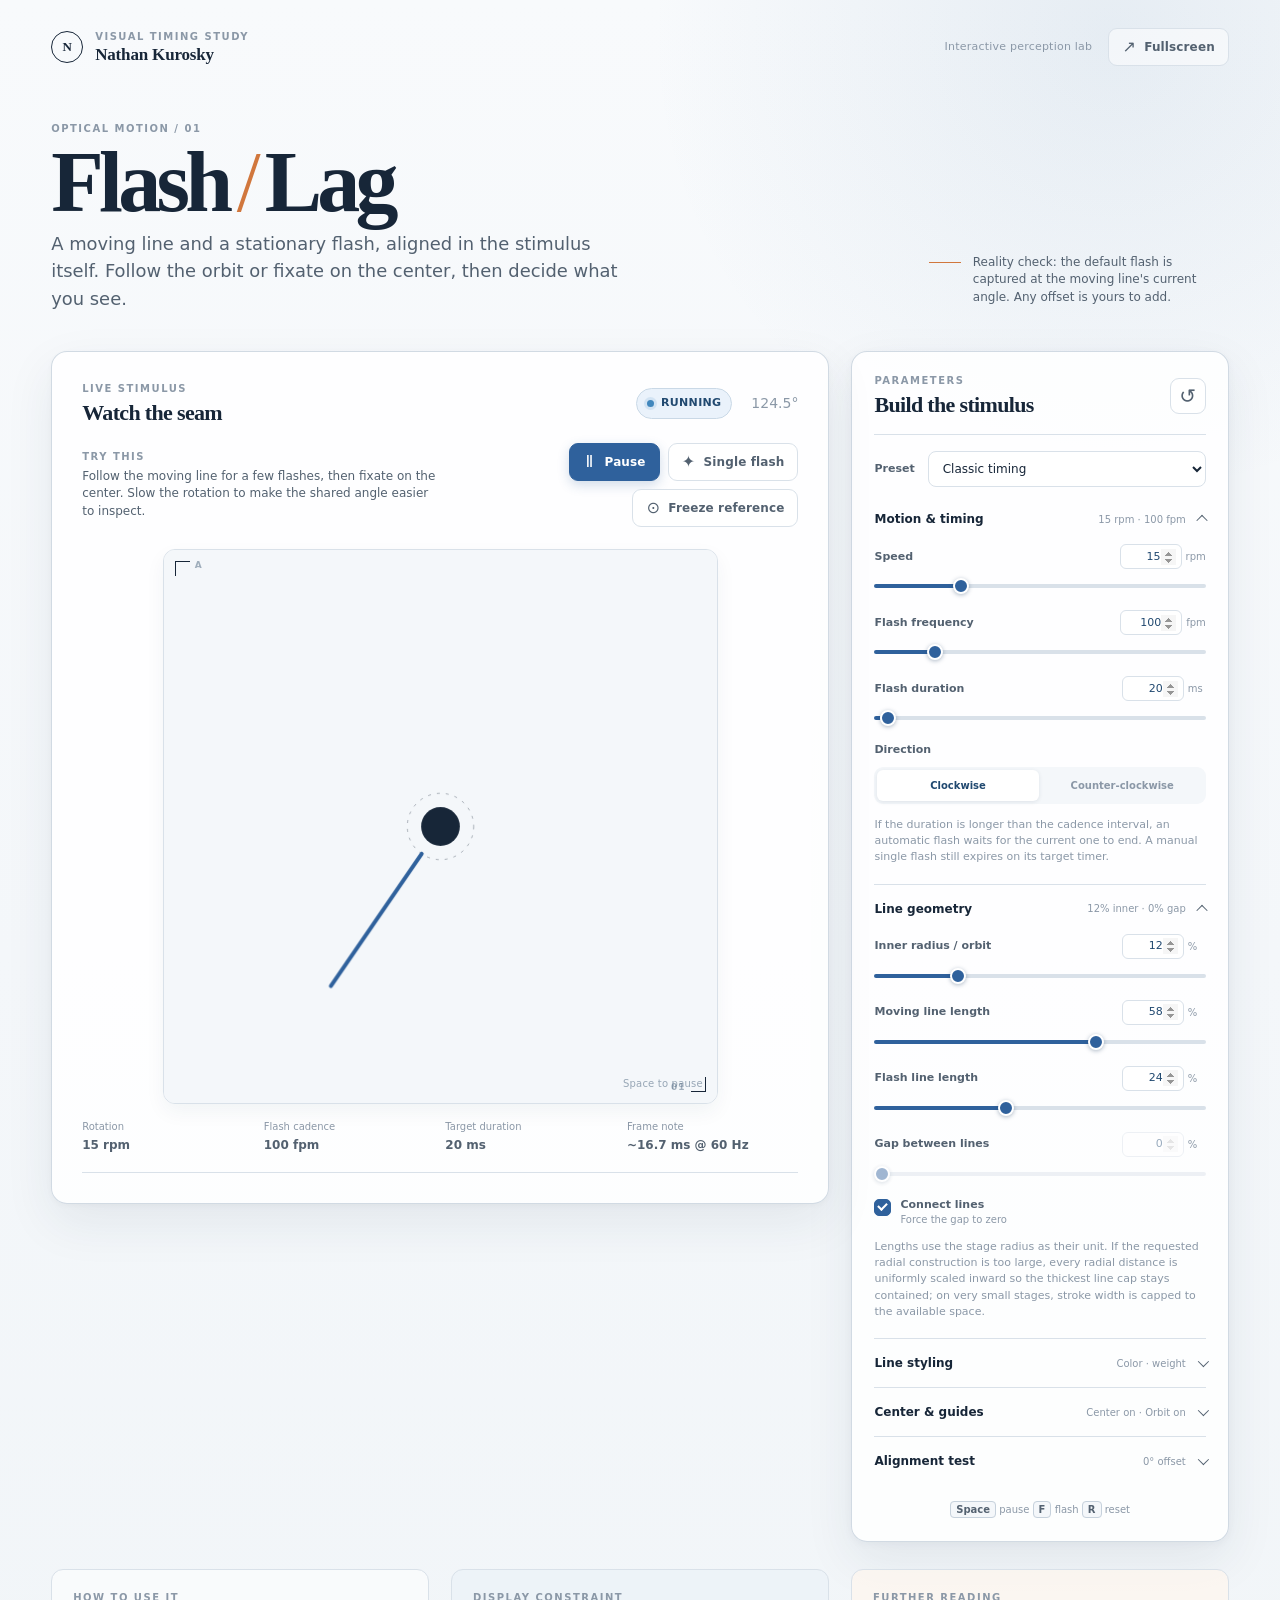
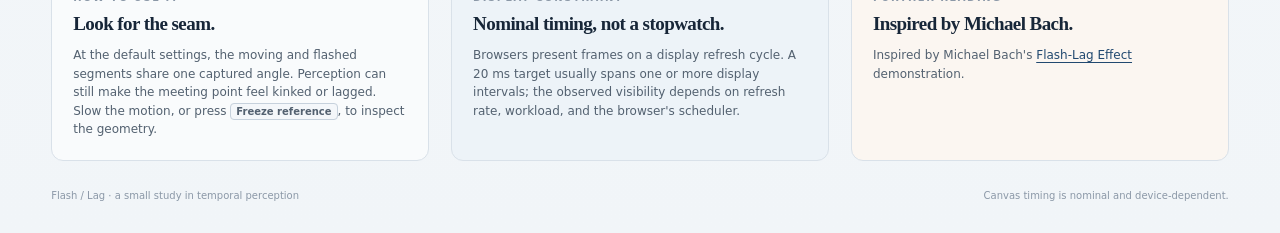
==== flash-lag/index.html @ f3f0d989 "Add customizable flash-lag playground" ====
<!doctype html>
<html lang="en">
<head>
  <meta charset="utf-8">
  <meta name="viewport" content="width=device-width, initial-scale=1">
  <meta name="theme-color" content="#f4f7fa">
  <meta name="description" content="A configurable flash-lag illusion demonstration with a continuously rotating radial line and a briefly flashed stationary line.">
  <title>Flash-Lag Study | Nathan Kurosky</title>
  <link rel="stylesheet" href="styles.css">
</head>
<body>
  <div class="app-shell" id="appShell">
    <header class="topbar">
      <a class="brand" href="/index.html" aria-label="Return to the home page">
        <span class="brand-mark" aria-hidden="true">N</span>
        <span class="brand-copy">
          <span class="eyebrow">Visual timing study</span>
          <span class="brand-title">Nathan Kurosky</span>
        </span>
      </a>
      <div class="topbar-actions">
        <span class="build-label">Interactive perception lab</span>
        <button class="button button-quiet" id="fullscreenButton" type="button" aria-label="Enter fullscreen stage">
          <span class="button-icon" aria-hidden="true">↗</span>
          <span class="fullscreen-label">Fullscreen</span>
        </button>
      </div>
    </header>

    <main class="page-grid">
      <section class="intro" aria-labelledby="pageTitle">
        <div>
          <p class="eyebrow">OPTICAL MOTION / 01</p>
          <h1 id="pageTitle">Flash<span class="title-slash">/</span>Lag</h1>
          <p class="lede">A moving line and a stationary flash, aligned in the stimulus itself. Follow the orbit or fixate on the center, then decide what you see.</p>
        </div>
        <div class="intro-note" aria-label="Experiment note">
          <span class="note-rule" aria-hidden="true"></span>
          <p>Reality check: the default flash is captured at the moving line's current angle. Any offset is yours to add.</p>
        </div>
      </section>

      <div class="workbench">
        <section class="stage-panel panel" aria-labelledby="stageTitle">
          <div class="panel-heading stage-heading">
            <div>
              <p class="eyebrow">Live stimulus</p>
              <h2 id="stageTitle">Watch the seam</h2>
            </div>
            <div class="status-stack">
              <span class="status-pill" id="statusPill"><span class="status-dot" aria-hidden="true"></span><span id="statusText" aria-live="polite">Running</span></span>
              <span class="phase-readout" id="phaseReadout">0.0°</span>
            </div>
          </div>

          <div class="stage-actions">
            <div class="action-copy">
              <p class="eyebrow">Try this</p>
              <p>Follow the moving line for a few flashes, then fixate on the center. Slow the rotation to make the shared angle easier to inspect.</p>
            </div>
            <div class="action-buttons">
              <button class="button button-primary" id="pauseButton" type="button"><span class="button-icon" id="pauseButtonIcon" aria-hidden="true">Ⅱ</span><span id="pauseButtonLabel">Pause</span></button>
              <button class="button button-secondary" id="singleFlashButton" type="button"><span class="button-icon" aria-hidden="true">✦</span>Single flash</button>
              <button class="button button-secondary" id="freezeButton" type="button"><span class="button-icon" aria-hidden="true">⊙</span><span id="freezeButtonLabel">Freeze reference</span></button>
            </div>
          </div>

          <div class="stage-frame" id="stageFrame">
            <canvas id="stimulusCanvas" aria-label="Flash-lag illusion stage"></canvas>
            <div class="stage-corner stage-corner-tl" aria-hidden="true">A</div>
            <div class="stage-corner stage-corner-br" aria-hidden="true">01</div>
            <div class="stage-hint" id="stageHint">Space to pause</div>
            <button class="fullscreen-exit" id="fullscreenExitButton" type="button" aria-label="Exit fullscreen">Exit fullscreen</button>
          </div>

          <div class="stage-readouts" aria-label="Stage readouts">
            <div class="readout-item"><span>Rotation</span><strong id="rotationReadout">15 rpm</strong></div>
            <div class="readout-item"><span>Flash cadence</span><strong id="cadenceReadout">100 fpm</strong></div>
            <div class="readout-item"><span>Target duration</span><strong id="durationReadout">20 ms</strong></div>
            <div class="readout-item"><span>Frame note</span><strong>~16.7 ms @ 60 Hz</strong></div>
          </div>

        </section>

        <aside class="controls-panel panel" aria-labelledby="controlsTitle">
          <div class="panel-heading controls-heading">
            <div>
              <p class="eyebrow">Parameters</p>
              <h2 id="controlsTitle">Build the stimulus</h2>
            </div>
            <button class="button button-icon-only" id="resetButton" type="button" aria-label="Reset all controls to the default settings" title="Reset defaults">↺</button>
          </div>

          <div class="preset-row">
            <label class="field-label" for="presetSelect">Preset</label>
            <select class="select" id="presetSelect">
              <option value="default">Classic timing</option>
              <option value="custom">Custom</option>
              <option value="classic">Classic / connected slow</option>
              <option value="clear">Clear separation</option>
              <option value="offset">Explicit 12° offset</option>
            </select>
          </div>

          <details class="control-group" open>
            <summary><span class="summary-title">Motion &amp; timing</span><span class="summary-meta" id="motionSummary">15 rpm · 100 fpm</span></summary>
            <div class="control-content">
              <div class="control-row">
                <div class="control-label"><label for="speedRpm">Speed</label><span class="value-editor"><input class="number-input" id="speedRpmNumber" data-number-for="speedRpm" type="number" min="0" max="60" step="0.1" value="15" aria-label="Speed in revolutions per minute"><span class="unit" aria-hidden="true">rpm</span></span></div>
                <input id="speedRpm" type="range" min="0" max="60" step="0.1" value="15">
              </div>
              <div class="control-row">
                <div class="control-label"><label for="frequencyFpm">Flash frequency</label><span class="value-editor"><input class="number-input" id="frequencyFpmNumber" data-number-for="frequencyFpm" type="number" min="0" max="600" step="1" value="100" aria-label="Flash frequency in flashes per minute"><span class="unit" aria-hidden="true">fpm</span></span></div>
                <input id="frequencyFpm" type="range" min="0" max="600" step="1" value="100">
              </div>
              <div class="control-row">
                <div class="control-label"><label for="durationMs">Flash duration</label><span class="value-editor"><input class="number-input" id="durationMsNumber" data-number-for="durationMs" type="number" min="1" max="1000" step="1" value="20" aria-label="Flash duration in milliseconds"><span class="unit" aria-hidden="true">ms</span></span></div>
                <input id="durationMs" type="range" min="1" max="1000" step="1" value="20">
              </div>
              <div class="segmented-field">
                <span class="field-label">Direction</span>
                <div class="segmented" role="group" aria-label="Rotation direction">
                  <button type="button" class="segment-button is-selected" data-direction="cw" aria-pressed="true">Clockwise</button>
                  <button type="button" class="segment-button" data-direction="ccw" aria-pressed="false">Counter-clockwise</button>
                </div>
              </div>
              <p class="control-note">If the duration is longer than the cadence interval, an automatic flash waits for the current one to end. A manual single flash still expires on its target timer.</p>
            </div>
          </details>

          <details class="control-group" open>
            <summary><span class="summary-title">Line geometry</span><span class="summary-meta" id="geometrySummary">12% inner · 0 gap</span></summary>
            <div class="control-content">
              <div class="control-row">
                <div class="control-label"><label for="innerRadius">Inner radius / orbit</label><span class="value-editor"><input class="number-input" id="innerRadiusNumber" data-number-for="innerRadius" type="number" min="0" max="50" step="1" value="12" aria-label="Inner radius as a stage radius percentage"><span class="unit" aria-hidden="true">%</span></span></div>
                <input id="innerRadius" type="range" min="0" max="50" step="1" value="12">
              </div>
              <div class="control-row">
                <div class="control-label"><label for="movingLength">Moving line length</label><span class="value-editor"><input class="number-input" id="movingLengthNumber" data-number-for="movingLength" type="number" min="8" max="82" step="1" value="58" aria-label="Moving line length as a stage radius percentage"><span class="unit" aria-hidden="true">%</span></span></div>
                <input id="movingLength" type="range" min="8" max="82" step="1" value="58">
              </div>
              <div class="control-row">
                <div class="control-label"><label for="flashLength">Flash line length</label><span class="value-editor"><input class="number-input" id="flashLengthNumber" data-number-for="flashLength" type="number" min="4" max="55" step="1" value="24" aria-label="Flash line length as a stage radius percentage"><span class="unit" aria-hidden="true">%</span></span></div>
                <input id="flashLength" type="range" min="4" max="55" step="1" value="24">
              </div>
              <div class="control-row">
                <div class="control-label"><label for="gap">Gap between lines</label><span class="value-editor"><input class="number-input" id="gapNumber" data-number-for="gap" type="number" min="0" max="24" step="1" value="0" aria-label="Gap between lines as a stage radius percentage"><span class="unit" aria-hidden="true">%</span></span></div>
                <input id="gap" type="range" min="0" max="24" step="1" value="0">
              </div>
              <label class="check-row"><input id="connected" type="checkbox" checked><span class="checkmark" aria-hidden="true"></span><span><strong>Connect lines</strong><small>Force the gap to zero</small></span></label>
              <p class="control-note">Lengths use the stage radius as their unit. If the requested radial construction is too large, every radial distance is uniformly scaled inward so the thickest line cap stays contained; on very small stages, stroke width is capped to the available space.</p>
            </div>
          </details>

          <details class="control-group">
            <summary><span class="summary-title">Line styling</span><span class="summary-meta">Color · weight</span></summary>
            <div class="control-content two-column">
              <label class="color-field" for="movingColor"><span>Moving color</span><span class="color-input-wrap"><input id="movingColor" type="color" value="#2f619c"><output id="movingColorValue">#2F619C</output></span></label>
              <label class="color-field" for="flashColor"><span>Flash color</span><span class="color-input-wrap"><input id="flashColor" type="color" value="#d1773d"><output id="flashColorValue">#D1773D</output></span></label>
              <div class="control-row">
                <div class="control-label"><label for="movingThickness">Moving thickness</label><span class="value-editor"><input class="number-input" id="movingThicknessNumber" data-number-for="movingThickness" type="number" min="1" max="40" step="0.5" value="4" aria-label="Moving line thickness in pixels"><span class="unit" aria-hidden="true">px</span></span></div>
                <input id="movingThickness" type="range" min="1" max="40" step="0.5" value="4">
              </div>
              <div class="control-row">
                <div class="control-label"><label for="flashThickness">Flash thickness</label><span class="value-editor"><input class="number-input" id="flashThicknessNumber" data-number-for="flashThickness" type="number" min="1" max="40" step="0.5" value="4" aria-label="Flash line thickness in pixels"><span class="unit" aria-hidden="true">px</span></span></div>
                <input id="flashThickness" type="range" min="1" max="40" step="0.5" value="4">
              </div>
            </div>
          </details>

          <details class="control-group">
            <summary><span class="summary-title">Center &amp; guides</span><span class="summary-meta" id="guidesSummary">Center on · Orbit on</span></summary>
            <div class="control-content">
              <div class="control-row">
                <div class="control-label"><label for="centerSize">Center circle size</label><span class="value-editor"><input class="number-input" id="centerSizeNumber" data-number-for="centerSize" type="number" min="1" max="20" step="1" value="7" aria-label="Center circle size as a stage radius percentage"><span class="unit" aria-hidden="true">%</span></span></div>
                <input id="centerSize" type="range" min="1" max="20" step="1" value="7">
              </div>
              <div class="two-checks">
                <label class="check-row"><input id="showCenter" type="checkbox" checked><span class="checkmark" aria-hidden="true"></span><span><strong>Show center</strong><small>Fixation reference</small></span></label>
                <label class="check-row"><input id="showOrbit" type="checkbox" checked><span class="checkmark" aria-hidden="true"></span><span><strong>Show orbit guide</strong><small>Inner radius ring</small></span></label>
              </div>
              <div class="color-field standalone-color"><label for="backgroundColor">Stage background</label><span class="color-input-wrap"><input id="backgroundColor" type="color" value="#f4f7fa"><output id="backgroundColorValue">#F4F7FA</output></span></div>
              <div class="color-field standalone-color"><label for="centerColor">Center &amp; guide color</label><span class="color-input-wrap"><input id="centerColor" type="color" value="#172638"><output id="centerColorValue">#172638</output></span></div>
            </div>
          </details>

          <details class="control-group">
            <summary><span class="summary-title">Alignment test</span><span class="summary-meta" id="alignmentSummary">0° offset</span></summary>
            <div class="control-content">
              <div class="control-row">
                <div class="control-label"><label for="angularOffset">Angular offset</label><span class="value-editor"><input class="number-input" id="angularOffsetNumber" data-number-for="angularOffset" type="number" min="-180" max="180" step="1" value="0" aria-label="Angular offset in degrees"><span class="unit" aria-hidden="true">°</span></span></div>
                <input id="angularOffset" type="range" min="-180" max="180" step="1" value="0">
              </div>
              <p class="control-note">Default is exact alignment. Use this control only when you want to introduce a deliberate geometric offset for comparison.</p>
              <button class="button button-secondary full-width" id="shareButton" type="button"><span class="button-icon" aria-hidden="true">↗</span><span id="shareButtonLabel">Copy share link</span></button>
              <p class="share-status" id="shareStatus" aria-live="polite"></p>
            </div>
          </details>

          <div class="keyboard-note"><span class="keyboard-key">Space</span> pause <span class="keyboard-key">F</span> flash <span class="keyboard-key">R</span> reset</div>
        </aside>
      </div>

      <section class="notes-grid" aria-label="Experiment notes">
        <article class="note-card">
          <p class="eyebrow">How to use it</p>
          <h2>Look for the seam.</h2>
          <p>At the default settings, the moving and flashed segments share one captured angle. Perception can still make the meeting point feel kinked or lagged. Slow the motion, or press <span class="inline-key">Freeze reference</span>, to inspect the geometry.</p>
        </article>
        <article class="note-card note-card-muted">
          <p class="eyebrow">Display constraint</p>
          <h2>Nominal timing, not a stopwatch.</h2>
          <p>Browsers present frames on a display refresh cycle. A 20 ms target usually spans one or more display intervals; the observed visibility depends on refresh rate, workload, and the browser's scheduler.</p>
        </article>
        <article class="note-card attribution-card">
          <p class="eyebrow">Further reading</p>
          <h2>Inspired by Michael Bach.</h2>
          <p>Inspired by Michael Bach's <a href="https://michaelbach.de/ot/mot-flashLag/" target="_blank" rel="noopener noreferrer">Flash-Lag Effect</a> demonstration.</p>
        </article>
      </section>
    </main>

    <footer class="footer">
      <span>Flash / Lag · a small study in temporal perception</span>
      <span>Canvas timing is nominal and device-dependent.</span>
    </footer>
  </div>

  <script src="script.js" defer></script>
</body>
</html>
---- flash-lag/styles.css ----
:root {
  color-scheme: light;
  --paper: #f4f7fa;
  --paper-strong: #ffffff;
  --ink: #172638;
  --ink-soft: #536170;
  --ink-faint: #8b98a7;
  --line: #d9e1e9;
  --line-strong: #c6d1dc;
  --blue: #2f619c;
  --blue-dark: #214970;
  --blue-soft: #eaf2fb;
  --orange: #d1773d;
  --orange-soft: #fff3e9;
  --shadow: 0 18px 50px rgba(25, 51, 76, 0.08), 0 2px 8px rgba(25, 51, 76, 0.04);
  --radius: 16px;
  --font-sans: Inter, ui-sans-serif, system-ui, -apple-system, BlinkMacSystemFont, "Segoe UI", sans-serif;
  --font-serif: Georgia, "Times New Roman", serif;
}

* {
  box-sizing: border-box;
}

html {
  min-width: 320px;
  background: var(--paper);
  scroll-behavior: smooth;
}

body {
  min-width: 320px;
  margin: 0;
  color: var(--ink);
  background:
    radial-gradient(circle at 87% 2%, rgba(68, 118, 165, 0.1), transparent 29rem),
    linear-gradient(180deg, #f8fafc 0%, var(--paper) 52%, #f1f5f8 100%);
  font-family: var(--font-sans);
  font-size: 14px;
  line-height: 1.5;
}

button,
input,
select {
  font: inherit;
}

button,
select,
input[type="range"],
input[type="color"] {
  -webkit-tap-highlight-color: transparent;
}

button {
  cursor: pointer;
}

button:focus-visible,
select:focus-visible,
input:focus-visible,
a:focus-visible,
summary:focus-visible {
  outline: 3px solid rgba(47, 97, 156, 0.32);
  outline-offset: 3px;
}

a {
  color: var(--blue-dark);
  text-underline-offset: 3px;
}

.app-shell {
  width: min(1500px, 100%);
  min-height: 100vh;
  margin: 0 auto;
  padding: 28px clamp(18px, 4vw, 64px) 30px;
}

.topbar,
.intro,
.workbench,
.notes-grid,
.footer {
  width: 100%;
}

.topbar {
  display: flex;
  align-items: center;
  justify-content: space-between;
  gap: 20px;
  padding-bottom: 26px;
}

.brand {
  display: inline-flex;
  align-items: center;
  gap: 12px;
  color: var(--ink);
  text-decoration: none;
}

.brand-mark {
  display: grid;
  width: 32px;
  height: 32px;
  place-items: center;
  border: 1px solid var(--ink);
  border-radius: 50%;
  color: var(--ink);
  font: 700 13px/1 var(--font-serif);
}

.brand-copy {
  display: grid;
  gap: 1px;
}

.brand-title {
  font: 700 17px/1.15 var(--font-serif);
  letter-spacing: -0.01em;
}

.eyebrow {
  margin: 0;
  color: var(--ink-faint);
  font-size: 10px;
  font-weight: 800;
  letter-spacing: 0.15em;
  line-height: 1.4;
  text-transform: uppercase;
}

.topbar-actions {
  display: flex;
  align-items: center;
  gap: 16px;
}

.build-label {
  color: var(--ink-faint);
  font-size: 11px;
  letter-spacing: 0.02em;
}

.button {
  display: inline-flex;
  align-items: center;
  justify-content: center;
  min-height: 38px;
  gap: 8px;
  border: 1px solid transparent;
  border-radius: 9px;
  padding: 8px 13px;
  color: var(--ink);
  background: transparent;
  font-size: 12px;
  font-weight: 750;
  letter-spacing: 0.01em;
  transition: background-color 160ms ease, border-color 160ms ease, color 160ms ease, transform 160ms ease, box-shadow 160ms ease;
}

.button:hover {
  transform: translateY(-1px);
}

.button:active {
  transform: translateY(0);
}

.button-icon {
  display: inline-grid;
  min-width: 14px;
  place-items: center;
  font-size: 16px;
  font-weight: 500;
  line-height: 1;
}

.button-quiet {
  border-color: var(--line);
  color: var(--ink-soft);
  background: rgba(255, 255, 255, 0.55);
}

.button-quiet:hover,
.button-secondary:hover {
  border-color: var(--line-strong);
  background: var(--paper-strong);
}

.button-primary {
  border-color: var(--blue);
  color: #fff;
  background: var(--blue);
  box-shadow: 0 4px 12px rgba(47, 97, 156, 0.22);
}

.button-primary:hover {
  border-color: var(--blue-dark);
  background: var(--blue-dark);
  box-shadow: 0 6px 16px rgba(47, 97, 156, 0.28);
}

.button-secondary {
  border-color: var(--line);
  color: var(--ink-soft);
  background: var(--paper-strong);
}

.button-icon-only {
  width: 36px;
  min-height: 36px;
  padding: 0;
  border-color: var(--line);
  color: var(--ink-soft);
  background: var(--paper-strong);
  font-size: 20px;
  font-weight: 400;
}

.button-icon-only:hover {
  border-color: var(--blue);
  color: var(--blue);
  background: var(--blue-soft);
}

.full-width {
  width: 100%;
}

.intro {
  display: flex;
  align-items: flex-end;
  justify-content: space-between;
  gap: 32px;
  padding: 30px 0 38px;
}

.intro h1 {
  margin: 9px 0 9px;
  color: var(--ink);
  font: 700 clamp(48px, 7vw, 86px)/0.88 var(--font-serif);
  letter-spacing: -0.055em;
}

.title-slash {
  margin: 0 0.1em;
  color: var(--orange);
  font-weight: 400;
}

.lede {
  max-width: 570px;
  margin: 0;
  color: var(--ink-soft);
  font-size: clamp(15px, 1.4vw, 18px);
  line-height: 1.55;
}

.intro-note {
  display: flex;
  align-items: flex-start;
  gap: 12px;
  width: min(300px, 100%);
  padding: 0 0 7px;
  color: var(--ink-soft);
  font-size: 12px;
  line-height: 1.45;
}

.intro-note p {
  margin: 0;
}

.note-rule {
  width: 32px;
  height: 1px;
  flex: 0 0 32px;
  margin-top: 8px;
  background: var(--orange);
}

.workbench {
  display: grid;
  grid-template-columns: minmax(0, 1.65fr) minmax(350px, 0.8fr);
  align-items: start;
  gap: 22px;
}

.panel {
  border: 1px solid rgba(198, 209, 220, 0.8);
  border-radius: var(--radius);
  background: rgba(255, 255, 255, 0.84);
  box-shadow: var(--shadow);
}

.stage-panel {
  position: sticky;
  top: 16px;
  min-width: 0;
  padding: clamp(18px, 2.5vw, 30px);
}

.controls-panel {
  min-width: 0;
  padding: 22px;
}

.panel-heading {
  display: flex;
  align-items: center;
  justify-content: space-between;
  gap: 16px;
}

.panel-heading h2,
.note-card h2 {
  margin: 4px 0 0;
  font: 700 22px/1.15 var(--font-serif);
  letter-spacing: -0.03em;
}

.status-stack {
  display: flex;
  align-items: center;
  gap: 12px;
}

.status-pill {
  display: inline-flex;
  align-items: center;
  gap: 7px;
  border: 1px solid #c9d8e6;
  border-radius: 100px;
  padding: 6px 10px;
  color: var(--blue-dark);
  background: var(--blue-soft);
  font-size: 11px;
  font-weight: 800;
  letter-spacing: 0.03em;
  text-transform: uppercase;
}

.status-pill.is-paused,
.status-pill.is-frozen {
  border-color: #e5d4bf;
  color: #8d592e;
  background: var(--orange-soft);
}

.status-dot {
  width: 7px;
  height: 7px;
  border-radius: 50%;
  background: #4187bd;
  box-shadow: 0 0 0 3px rgba(65, 135, 189, 0.14);
}

.is-paused .status-dot,
.is-frozen .status-dot {
  background: var(--orange);
  box-shadow: 0 0 0 3px rgba(209, 119, 61, 0.13);
}

.phase-readout {
  min-width: 54px;
  color: var(--ink-faint);
  font-variant-numeric: tabular-nums;
  text-align: right;
}

.stage-frame {
  position: relative;
  width: 100%;
  width: min(100%, 800px, calc(100vh - 345px));
  max-width: 800px;
  aspect-ratio: 1;
  margin: 22px auto 0;
  overflow: hidden;
  border: 1px solid var(--line);
  border-radius: 12px;
  background: var(--paper);
  box-shadow: inset 0 0 0 1px rgba(255, 255, 255, 0.8), 0 8px 20px rgba(25, 51, 76, 0.05);
}

.stage-frame::before,
.stage-frame::after {
  position: absolute;
  z-index: 2;
  width: 14px;
  height: 14px;
  border-color: rgba(75, 101, 126, 0.24);
  content: "";
  pointer-events: none;
}

.stage-frame::before {
  top: 11px;
  left: 11px;
  border-top: 1px solid;
  border-left: 1px solid;
}

.stage-frame::after {
  right: 11px;
  bottom: 11px;
  border-right: 1px solid;
  border-bottom: 1px solid;
}

#stimulusCanvas {
  display: block;
  width: 100%;
  height: 100%;
}

.stage-corner {
  position: absolute;
  z-index: 3;
  color: rgba(75, 101, 126, 0.5);
  font-size: 9px;
  font-weight: 800;
  letter-spacing: 0.13em;
  pointer-events: none;
}

.stage-corner-tl {
  top: 9px;
  left: 31px;
}

.stage-corner-br {
  right: 31px;
  bottom: 9px;
}

.stage-hint {
  position: absolute;
  right: 14px;
  bottom: 12px;
  z-index: 3;
  color: rgba(75, 101, 126, 0.55);
  font-size: 10px;
  letter-spacing: 0.02em;
  pointer-events: none;
  transition: opacity 220ms ease;
}

.fullscreen-exit {
  display: none;
  position: absolute;
  top: 18px;
  right: 18px;
  z-index: 4;
  min-height: 34px;
  border: 1px solid rgba(198, 209, 220, 0.9);
  border-radius: 8px;
  padding: 7px 10px;
  color: var(--ink-soft);
  background: rgba(255, 255, 255, 0.9);
  box-shadow: 0 4px 12px rgba(25, 51, 76, 0.12);
  font-size: 11px;
  font-weight: 750;
}

.fullscreen-exit:hover {
  border-color: var(--blue);
  color: var(--blue-dark);
}

.stage-frame.is-active .stage-hint {
  opacity: 0.45;
}

.stage-readouts {
  display: grid;
  grid-template-columns: repeat(4, minmax(0, 1fr));
  gap: 10px;
  padding: 15px 0 18px;
  border-bottom: 1px solid var(--line);
}

.readout-item {
  display: grid;
  gap: 2px;
  min-width: 0;
}

.readout-item span {
  overflow: hidden;
  color: var(--ink-faint);
  font-size: 10px;
  text-overflow: ellipsis;
  white-space: nowrap;
}

.readout-item strong {
  color: var(--ink-soft);
  font-size: 12px;
  font-variant-numeric: tabular-nums;
  white-space: nowrap;
}

.stage-actions {
  display: flex;
  align-items: center;
  justify-content: space-between;
  gap: 22px;
  padding-top: 18px;
}

.action-copy {
  max-width: 360px;
}

.action-copy p:last-child {
  margin: 4px 0 0;
  color: var(--ink-soft);
  font-size: 12px;
  line-height: 1.48;
}

.action-buttons {
  display: flex;
  flex-wrap: wrap;
  justify-content: flex-end;
  gap: 8px;
}

.controls-heading {
  padding-bottom: 17px;
  border-bottom: 1px solid var(--line);
}

.preset-row {
  display: grid;
  grid-template-columns: auto minmax(0, 1fr);
  align-items: center;
  gap: 13px;
  padding: 16px 0 8px;
}

.field-label,
.control-label label,
.color-field > span:first-child,
.color-field > label {
  color: var(--ink-soft);
  font-size: 11px;
  font-weight: 760;
}

.select {
  width: 100%;
  min-height: 36px;
  border: 1px solid var(--line);
  border-radius: 8px;
  padding: 7px 28px 7px 10px;
  color: var(--ink);
  background: var(--paper-strong);
  font-size: 12px;
}

.control-group {
  border-bottom: 1px solid var(--line);
}

.control-group:last-of-type {
  border-bottom: 0;
}

.control-group summary {
  display: flex;
  align-items: center;
  justify-content: space-between;
  gap: 12px;
  min-height: 48px;
  list-style: none;
  cursor: pointer;
  user-select: none;
}

.control-group summary::-webkit-details-marker {
  display: none;
}

.control-group summary::after {
  width: 7px;
  height: 7px;
  flex: 0 0 7px;
  border-right: 1.5px solid var(--ink-soft);
  border-bottom: 1.5px solid var(--ink-soft);
  content: "";
  transform: rotate(45deg) translateY(-2px);
  transition: transform 160ms ease;
}

.control-group[open] summary::after {
  transform: rotate(225deg) translate(-1px, -1px);
}

.summary-title {
  color: var(--ink);
  font-size: 12px;
  font-weight: 800;
}

.summary-meta {
  overflow: hidden;
  margin-left: auto;
  color: var(--ink-faint);
  font-size: 10px;
  font-variant-numeric: tabular-nums;
  text-overflow: ellipsis;
  white-space: nowrap;
}

.control-content {
  display: grid;
  gap: 15px;
  padding: 1px 0 18px;
}

.control-row {
  display: grid;
  gap: 8px;
}

.control-label {
  display: flex;
  align-items: baseline;
  justify-content: space-between;
  gap: 10px;
}

.value-editor {
  display: inline-flex;
  align-items: center;
  justify-content: flex-end;
  gap: 4px;
}

.number-input {
  width: 62px;
  min-height: 25px;
  border: 1px solid var(--line);
  border-radius: 6px;
  padding: 3px 5px;
  color: var(--blue-dark);
  background: var(--paper-strong);
  font-size: 11px;
  font-variant-numeric: tabular-nums;
  text-align: right;
}

.number-input::-webkit-inner-spin-button,
.number-input::-webkit-outer-spin-button {
  margin: 0;
  opacity: 0.6;
}

.number-input:disabled {
  cursor: not-allowed;
  opacity: 0.45;
}

.unit {
  min-width: 18px;
  color: var(--ink-faint);
  font-size: 10px;
  font-variant-numeric: tabular-nums;
}

.control-label output,
.color-input-wrap output {
  color: var(--blue-dark);
  font-size: 11px;
  font-variant-numeric: tabular-nums;
  white-space: nowrap;
}

input[type="range"] {
  width: 100%;
  height: 18px;
  margin: 0;
  appearance: none;
  background: transparent;
  cursor: pointer;
}

input[type="range"]:disabled {
  cursor: not-allowed;
  opacity: 0.45;
}

input[type="range"]::-webkit-slider-runnable-track {
  height: 4px;
  border-radius: 100px;
  background: linear-gradient(to right, var(--blue) 0%, var(--blue) var(--value, 50%), var(--line) var(--value, 50%), var(--line) 100%);
}

input[type="range"]::-moz-range-track {
  height: 4px;
  border-radius: 100px;
  background: var(--line);
}

input[type="range"]::-moz-range-progress {
  height: 4px;
  border-radius: 100px;
  background: var(--blue);
}

input[type="range"]::-webkit-slider-thumb {
  width: 16px;
  height: 16px;
  margin-top: -6px;
  appearance: none;
  border: 2px solid var(--paper-strong);
  border-radius: 50%;
  background: var(--blue);
  box-shadow: 0 1px 4px rgba(24, 55, 88, 0.35);
}

input[type="range"]::-moz-range-thumb {
  width: 13px;
  height: 13px;
  border: 2px solid var(--paper-strong);
  border-radius: 50%;
  background: var(--blue);
  box-shadow: 0 1px 4px rgba(24, 55, 88, 0.35);
}

.segmented-field {
  display: grid;
  gap: 8px;
}

.segmented {
  display: grid;
  grid-template-columns: 1fr 1fr;
  gap: 3px;
  padding: 3px;
  border-radius: 9px;
  background: var(--paper);
}

.segment-button {
  min-height: 31px;
  border: 0;
  border-radius: 6px;
  padding: 4px 5px;
  color: var(--ink-faint);
  background: transparent;
  font-size: 10px;
  font-weight: 750;
}

.segment-button.is-selected,
.segment-button[aria-pressed="true"] {
  color: var(--blue-dark);
  background: var(--paper-strong);
  box-shadow: 0 1px 4px rgba(25, 51, 76, 0.1);
}

.check-row {
  display: flex;
  align-items: flex-start;
  gap: 9px;
  min-width: 0;
  cursor: pointer;
}

.check-row input {
  position: absolute;
  width: 1px;
  height: 1px;
  opacity: 0;
}

.checkmark {
  display: grid;
  width: 17px;
  height: 17px;
  flex: 0 0 17px;
  margin-top: 1px;
  place-items: center;
  border: 1px solid var(--line-strong);
  border-radius: 5px;
  background: var(--paper-strong);
  transition: background-color 150ms ease, border-color 150ms ease;
}

.checkmark::after {
  width: 7px;
  height: 4px;
  border-bottom: 2px solid white;
  border-left: 2px solid white;
  content: "";
  opacity: 0;
  transform: rotate(-45deg) translate(1px, -1px);
}

.check-row input:checked + .checkmark {
  border-color: var(--blue);
  background: var(--blue);
}

.check-row input:checked + .checkmark::after {
  opacity: 1;
}

.check-row input:focus-visible + .checkmark {
  outline: 3px solid rgba(47, 97, 156, 0.32);
  outline-offset: 2px;
}

.check-row strong,
.check-row small {
  display: block;
}

.check-row strong {
  color: var(--ink-soft);
  font-size: 11px;
  line-height: 1.3;
}

.check-row small {
  margin-top: 1px;
  color: var(--ink-faint);
  font-size: 10px;
  line-height: 1.3;
}

.color-field {
  display: flex;
  align-items: center;
  justify-content: space-between;
  gap: 10px;
}

.color-input-wrap {
  display: inline-flex;
  align-items: center;
  gap: 7px;
}

input[type="color"] {
  width: 28px;
  height: 24px;
  padding: 2px;
  border: 1px solid var(--line-strong);
  border-radius: 6px;
  background: var(--paper-strong);
  cursor: pointer;
}

.two-column {
  grid-template-columns: 1fr 1fr;
  column-gap: 16px;
}

.two-column .control-row {
  grid-column: 1 / -1;
}

.two-checks {
  display: grid;
  grid-template-columns: 1fr 1fr;
  gap: 12px;
}

.standalone-color {
  padding-top: 2px;
}

.control-note {
  margin: -2px 0 0;
  color: var(--ink-faint);
  font-size: 11px;
  line-height: 1.48;
}

.share-status {
  min-height: 16px;
  margin: -7px 0 0;
  color: var(--blue-dark);
  font-size: 10px;
}

.keyboard-note {
  padding-top: 16px;
  color: var(--ink-faint);
  font-size: 10px;
  line-height: 1.8;
  text-align: center;
}

.keyboard-key,
.inline-key {
  border: 1px solid var(--line-strong);
  border-radius: 4px;
  padding: 2px 5px;
  color: var(--ink-soft);
  background: var(--paper);
  font-size: 10px;
  font-weight: 750;
}

.notes-grid {
  display: grid;
  grid-template-columns: repeat(3, minmax(0, 1fr));
  gap: 22px;
  padding: 27px 0 0;
}

.note-card {
  min-height: 165px;
  padding: 21px;
  border: 1px solid var(--line);
  border-radius: 12px;
  background: rgba(255, 255, 255, 0.6);
}

.note-card h2 {
  margin-top: 8px;
  font-size: 19px;
}

.note-card p:last-child {
  margin: 11px 0 0;
  color: var(--ink-soft);
  font-size: 12px;
  line-height: 1.55;
}

.note-card-muted {
  background: rgba(236, 242, 248, 0.7);
}

.attribution-card {
  background: rgba(255, 247, 239, 0.72);
}

.footer {
  display: flex;
  justify-content: space-between;
  gap: 20px;
  padding-top: 27px;
  color: var(--ink-faint);
  font-size: 10px;
}

@media (max-width: 1120px) {
  .workbench {
    grid-template-columns: minmax(0, 1.35fr) minmax(320px, 0.85fr);
  }

  .stage-actions {
    align-items: flex-start;
    flex-direction: column;
  }

  .action-buttons {
    justify-content: flex-start;
  }
}

@media (max-width: 860px) {
  .app-shell {
    padding-top: 20px;
  }

  .intro {
    align-items: flex-start;
    flex-direction: column;
    gap: 19px;
    padding: 25px 0 30px;
  }

  .intro-note {
    width: min(450px, 100%);
  }

  .workbench {
    grid-template-columns: 1fr;
  }

  .stage-panel {
    position: static;
  }

  .stage-frame {
    width: min(100%, 800px);
    max-height: none;
  }

  .controls-panel .control-group[open] .control-content {
    animation: reveal 160ms ease;
  }

  .notes-grid {
    grid-template-columns: 1fr 1fr;
  }

  .attribution-card {
    grid-column: 1 / -1;
  }
}

@keyframes reveal {
  from { opacity: 0; transform: translateY(-4px); }
  to { opacity: 1; transform: translateY(0); }
}

@media (max-width: 560px) {
  .app-shell {
    padding-right: 13px;
    padding-left: 13px;
  }

  .topbar {
    align-items: flex-start;
  }

  .build-label {
    display: none;
  }

  .fullscreen-label {
    display: none;
  }

  .topbar-actions {
    gap: 0;
  }

  .intro h1 {
    font-size: clamp(50px, 16vw, 72px);
  }

  .stage-panel,
  .controls-panel {
    border-radius: 12px;
    padding: 15px;
  }

  .stage-heading h2,
  .controls-heading h2 {
    font-size: 19px;
  }

  .stage-heading {
    align-items: flex-start;
    flex-direction: column;
  }

  .status-stack {
    width: 100%;
    justify-content: space-between;
  }

  .stage-frame {
    margin-top: 16px;
    border-radius: 9px;
  }

  .stage-readouts {
    grid-template-columns: 1fr 1fr;
    row-gap: 12px;
  }

  .stage-actions {
    gap: 15px;
  }

  .action-buttons {
    width: 100%;
  }

  .action-buttons .button {
    flex: 1 1 auto;
  }

  .two-column,
  .two-checks {
    grid-template-columns: 1fr;
  }

  .two-column .control-row {
    grid-column: auto;
  }

  .notes-grid {
    grid-template-columns: 1fr;
    gap: 13px;
  }

  .attribution-card {
    grid-column: auto;
  }

  .note-card {
    min-height: auto;
  }

  .footer {
    flex-direction: column;
    gap: 6px;
  }
}

@media (prefers-reduced-motion: reduce) {
  *,
  *::before,
  *::after {
    scroll-behavior: auto !important;
    transition-duration: 0.01ms !important;
    animation-duration: 0.01ms !important;
    animation-iteration-count: 1 !important;
  }
}

.stage-frame:fullscreen {
  display: grid;
  width: 100vw;
  height: 100vh;
  max-width: none;
  aspect-ratio: auto;
  border: 0;
  border-radius: 0;
}

.stage-frame:fullscreen #stimulusCanvas {
  width: min(100vw, 100vh);
  height: min(100vw, 100vh);
  margin: auto;
}

.stage-frame:fullscreen .fullscreen-exit {
  display: inline-flex;
}
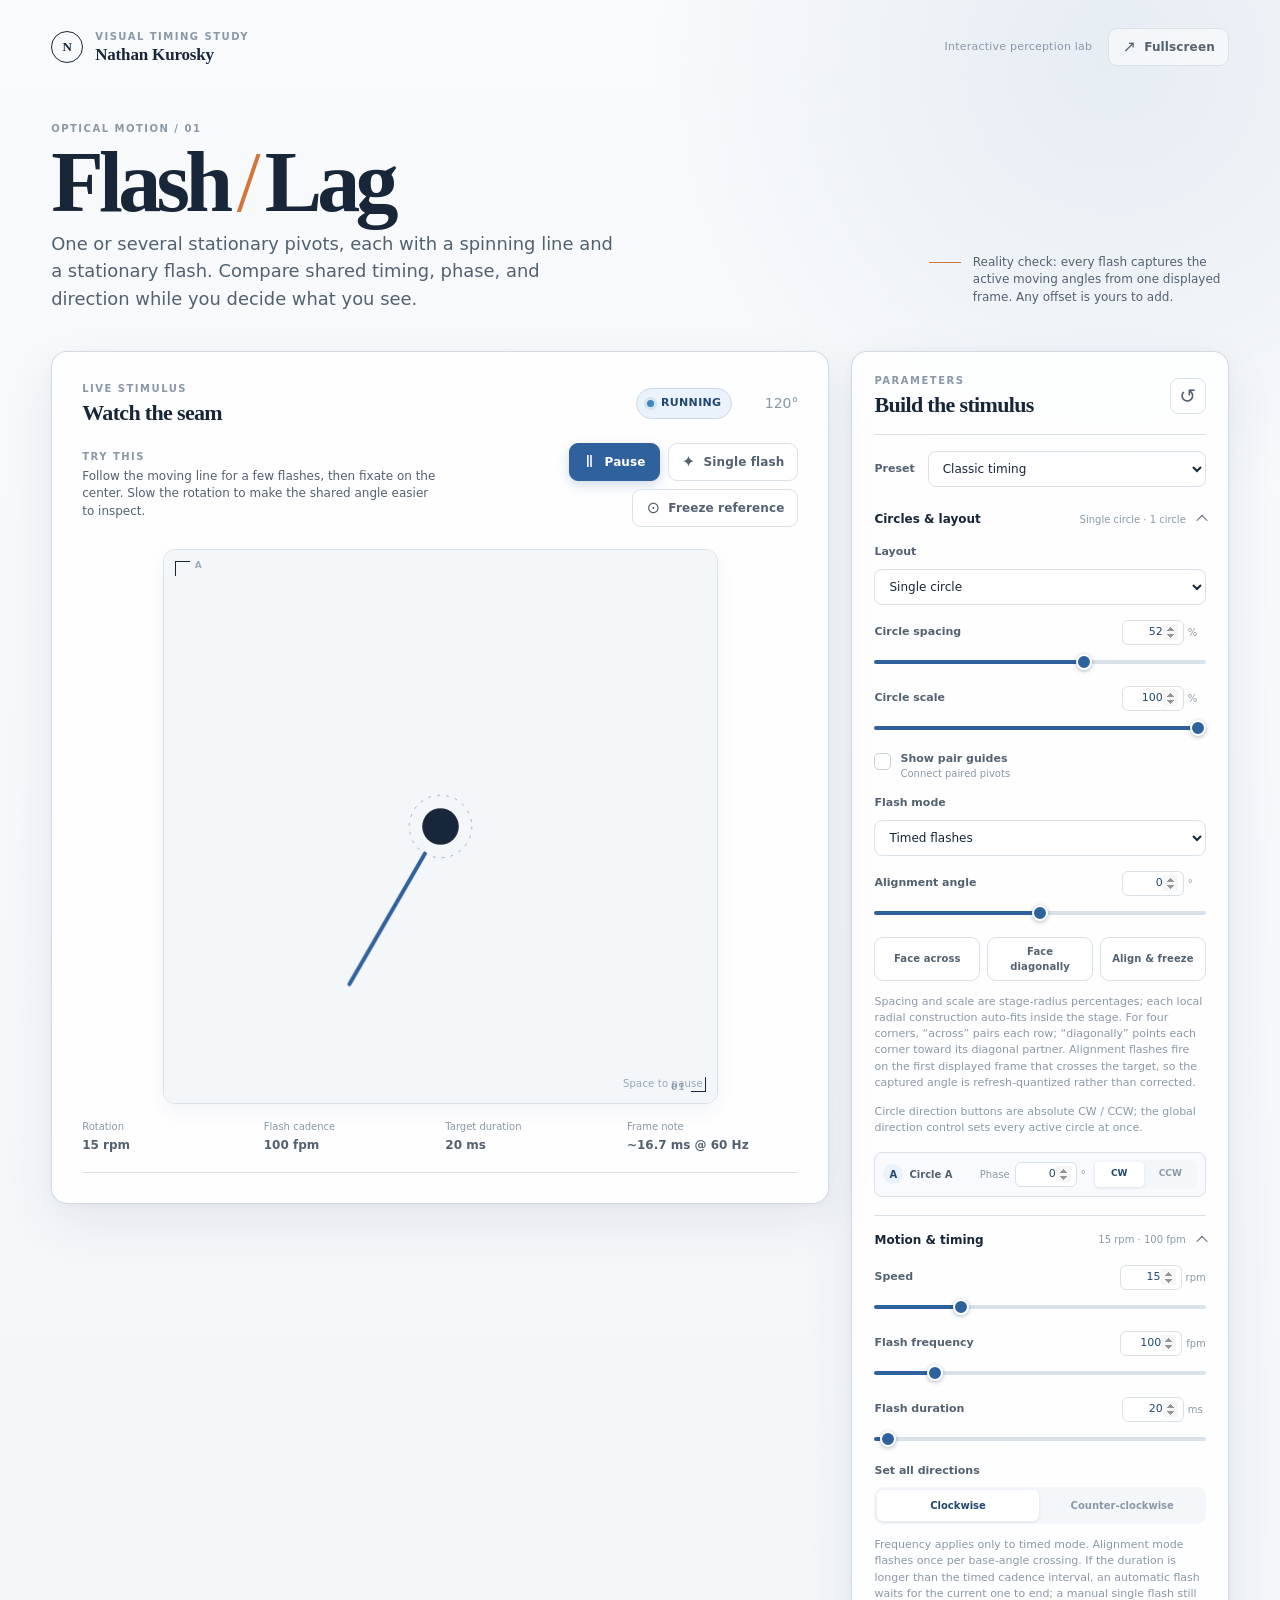
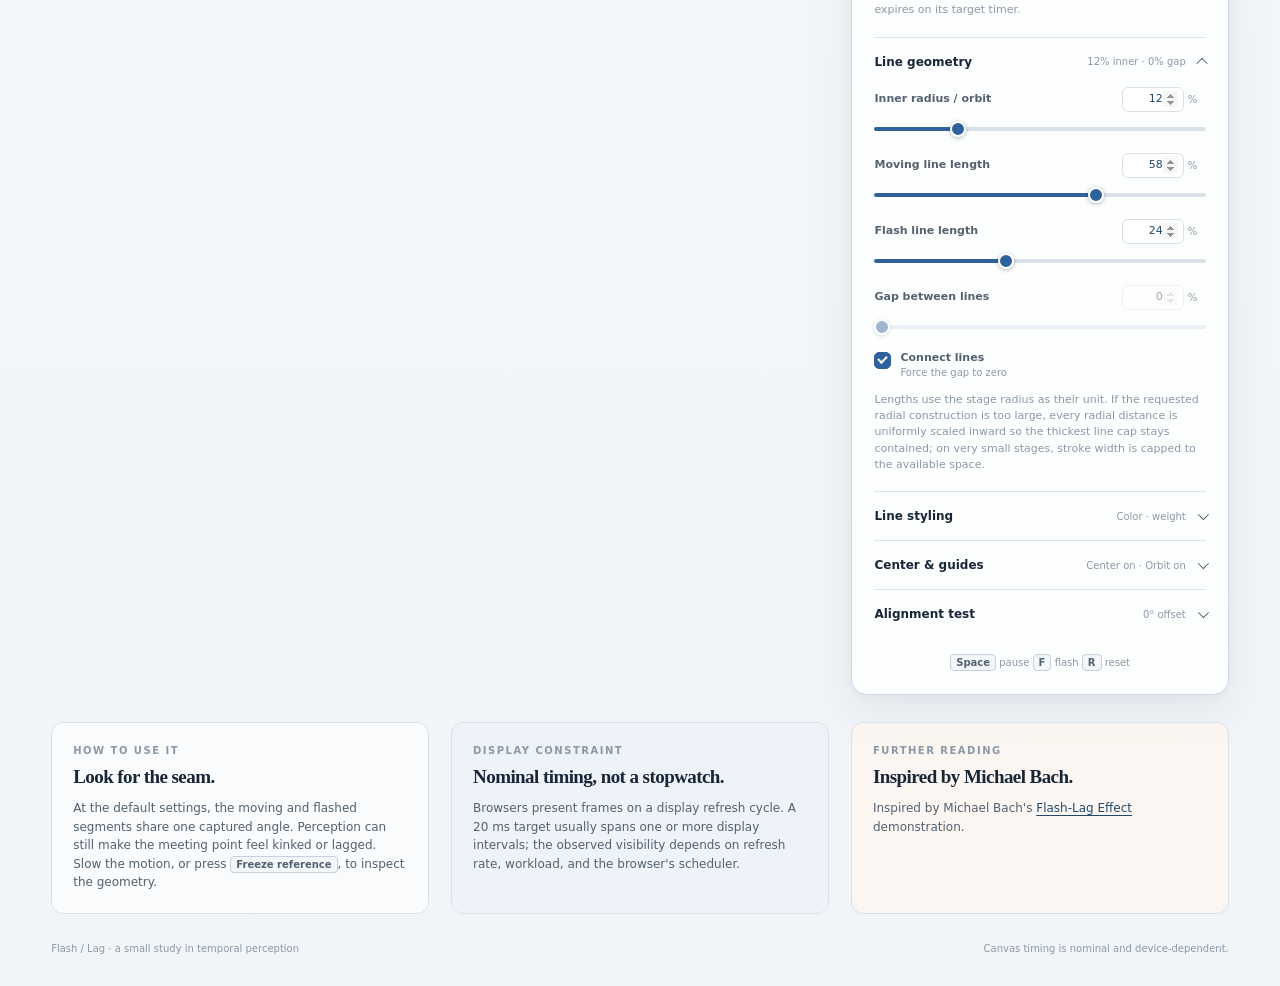
==== commit b12031bd: "Add synchronized multi-circle flash-lag layouts" ====
--- a/flash-lag/index.html
+++ b/flash-lag/index.html
@@ -32,11 +32,11 @@
         <div>
           <p class="eyebrow">OPTICAL MOTION / 01</p>
           <h1 id="pageTitle">Flash<span class="title-slash">/</span>Lag</h1>
-          <p class="lede">A moving line and a stationary flash, aligned in the stimulus itself. Follow the orbit or fixate on the center, then decide what you see.</p>
+          <p class="lede">One or several stationary pivots, each with a spinning line and a stationary flash. Compare shared timing, phase, and direction while you decide what you see.</p>
         </div>
         <div class="intro-note" aria-label="Experiment note">
           <span class="note-rule" aria-hidden="true"></span>
-          <p>Reality check: the default flash is captured at the moving line's current angle. Any offset is yours to add.</p>
+          <p>Reality check: every flash captures the active moving angles from one displayed frame. Any offset is yours to add.</p>
         </div>
       </section>
 
@@ -102,6 +102,72 @@
             </select>
           </div>
 
+          <details class="control-group circle-controls" open>
+            <summary><span class="summary-title">Circles &amp; layout</span><span class="summary-meta" id="layoutSummary">Single circle</span></summary>
+            <div class="control-content">
+              <div class="control-row">
+                <div class="control-label"><label for="layoutSelect">Layout</label></div>
+                <select class="select" id="layoutSelect">
+                  <option value="single">Single circle</option>
+                  <option value="two-horizontal">Two horizontal / across</option>
+                  <option value="two-vertical">Two vertical</option>
+                  <option value="two-diagonal-tlbr">Two diagonal · TL → BR</option>
+                  <option value="two-diagonal-trbl">Two diagonal · TR → BL</option>
+                  <option value="four-corners">Four corners</option>
+                </select>
+              </div>
+              <div class="control-row">
+                <div class="control-label"><label for="circleSpacing">Circle spacing</label><span class="value-editor"><input class="number-input" id="circleSpacingNumber" data-number-for="circleSpacing" type="number" min="20" max="70" step="0.1" value="52" aria-label="Circle spacing as a percentage of the stage radius"><span class="unit" aria-hidden="true">%</span></span></div>
+                <input id="circleSpacing" type="range" min="20" max="70" step="0.1" value="52">
+              </div>
+              <div class="control-row">
+                <div class="control-label"><label for="circleScale">Circle scale</label><span class="value-editor"><input class="number-input" id="circleScaleNumber" data-number-for="circleScale" type="number" min="20" max="100" step="0.1" value="100" aria-label="Circle scale as a percentage of the stage radius"><span class="unit" aria-hidden="true">%</span></span></div>
+                <input id="circleScale" type="range" min="20" max="100" step="0.1" value="100">
+              </div>
+              <label class="check-row"><input id="showPairGuides" type="checkbox"><span class="checkmark" aria-hidden="true"></span><span><strong>Show pair guides</strong><small>Connect paired pivots</small></span></label>
+              <div class="control-row">
+                <div class="control-label"><label for="flashMode">Flash mode</label></div>
+                <select class="select" id="flashMode">
+                  <option value="timed">Timed flashes</option>
+                  <option value="alignment">At alignment angle</option>
+                </select>
+              </div>
+              <div class="control-row alignment-angle-control">
+                <div class="control-label"><label for="alignmentAngle">Alignment angle</label><span class="value-editor"><input class="number-input" id="alignmentAngleNumber" data-number-for="alignmentAngle" type="number" min="-180" max="180" step="0.1" value="0" aria-label="Alignment base angle in degrees"><span class="unit" aria-hidden="true">°</span></span></div>
+                <input id="alignmentAngle" type="range" min="-180" max="180" step="0.1" value="0">
+              </div>
+              <div class="circle-actions">
+                <button class="button button-secondary" id="faceAcrossButton" type="button">Face across</button>
+                <button class="button button-secondary" id="faceDiagonalButton" type="button">Face diagonally</button>
+                <button class="button button-secondary" id="alignFreezeButton" type="button">Align &amp; freeze</button>
+              </div>
+              <p class="control-note">Spacing and scale are stage-radius percentages; each local radial construction auto-fits inside the stage. For four corners, “across” pairs each row; “diagonally” points each corner toward its diagonal partner. Alignment flashes fire on the first displayed frame that crosses the target, so the captured angle is refresh-quantized rather than corrected.</p>
+              <p class="control-note">Circle direction buttons are absolute CW / CCW; the global direction control sets every active circle at once.</p>
+              <div class="circle-rows" id="circleRows" aria-label="Per-circle phase and direction controls">
+                <div class="circle-row" data-circle-index="0">
+                  <div class="circle-row-title"><span class="circle-swatch">A</span><span>Circle A</span></div>
+                  <label class="phase-field" for="circlePhase0"><span>Phase</span><span class="value-editor"><input class="number-input circle-phase-input" id="circlePhase0" data-phase-index="0" type="number" min="-360" max="360" step="0.1" value="0" aria-label="Circle A phase in degrees"><span class="unit" aria-hidden="true">°</span></span></label>
+                  <div class="circle-direction" role="group" aria-label="Circle A absolute rotation direction"><button type="button" data-circle-direction="0" data-direction="cw" aria-pressed="true">CW</button><button type="button" data-circle-direction="0" data-direction="ccw" aria-pressed="false">CCW</button></div>
+                </div>
+                <div class="circle-row" data-circle-index="1">
+                  <div class="circle-row-title"><span class="circle-swatch">B</span><span>Circle B</span></div>
+                  <label class="phase-field" for="circlePhase1"><span>Phase</span><span class="value-editor"><input class="number-input circle-phase-input" id="circlePhase1" data-phase-index="1" type="number" min="-360" max="360" step="0.1" value="180" aria-label="Circle B phase in degrees"><span class="unit" aria-hidden="true">°</span></span></label>
+                  <div class="circle-direction" role="group" aria-label="Circle B absolute rotation direction"><button type="button" data-circle-direction="1" data-direction="cw" aria-pressed="true">CW</button><button type="button" data-circle-direction="1" data-direction="ccw" aria-pressed="false">CCW</button></div>
+                </div>
+                <div class="circle-row" data-circle-index="2">
+                  <div class="circle-row-title"><span class="circle-swatch">C</span><span>Circle C</span></div>
+                  <label class="phase-field" for="circlePhase2"><span>Phase</span><span class="value-editor"><input class="number-input circle-phase-input" id="circlePhase2" data-phase-index="2" type="number" min="-360" max="360" step="0.1" value="90" aria-label="Circle C phase in degrees"><span class="unit" aria-hidden="true">°</span></span></label>
+                  <div class="circle-direction" role="group" aria-label="Circle C absolute rotation direction"><button type="button" data-circle-direction="2" data-direction="cw" aria-pressed="true">CW</button><button type="button" data-circle-direction="2" data-direction="ccw" aria-pressed="false">CCW</button></div>
+                </div>
+                <div class="circle-row" data-circle-index="3">
+                  <div class="circle-row-title"><span class="circle-swatch">D</span><span>Circle D</span></div>
+                  <label class="phase-field" for="circlePhase3"><span>Phase</span><span class="value-editor"><input class="number-input circle-phase-input" id="circlePhase3" data-phase-index="3" type="number" min="-360" max="360" step="0.1" value="270" aria-label="Circle D phase in degrees"><span class="unit" aria-hidden="true">°</span></span></label>
+                  <div class="circle-direction" role="group" aria-label="Circle D absolute rotation direction"><button type="button" data-circle-direction="3" data-direction="cw" aria-pressed="true">CW</button><button type="button" data-circle-direction="3" data-direction="ccw" aria-pressed="false">CCW</button></div>
+                </div>
+              </div>
+            </div>
+          </details>
+
           <details class="control-group" open>
             <summary><span class="summary-title">Motion &amp; timing</span><span class="summary-meta" id="motionSummary">15 rpm · 100 fpm</span></summary>
             <div class="control-content">
@@ -118,13 +184,13 @@
                 <input id="durationMs" type="range" min="1" max="1000" step="1" value="20">
               </div>
               <div class="segmented-field">
-                <span class="field-label">Direction</span>
-                <div class="segmented" role="group" aria-label="Rotation direction">
+                <span class="field-label">Set all directions</span>
+                <div class="segmented" role="group" aria-label="Set all directions">
                   <button type="button" class="segment-button is-selected" data-direction="cw" aria-pressed="true">Clockwise</button>
                   <button type="button" class="segment-button" data-direction="ccw" aria-pressed="false">Counter-clockwise</button>
                 </div>
               </div>
-              <p class="control-note">If the duration is longer than the cadence interval, an automatic flash waits for the current one to end. A manual single flash still expires on its target timer.</p>
+              <p class="control-note">Frequency applies only to timed mode. Alignment mode flashes once per base-angle crossing. If the duration is longer than the timed cadence interval, an automatic flash waits for the current one to end; a manual single flash still expires on its target timer.</p>
             </div>
           </details>
 
--- a/flash-lag/styles.css
+++ b/flash-lag/styles.css
@@ -747,6 +747,10 @@
   background: var(--paper);
 }
 
+.segmented.is-mixed {
+  box-shadow: inset 0 0 0 1px var(--line-strong);
+}
+
 .segment-button {
   min-height: 31px;
   border: 0;
@@ -884,6 +888,100 @@
   line-height: 1.48;
 }
 
+.circle-actions {
+  display: grid;
+  grid-template-columns: repeat(3, minmax(0, 1fr));
+  gap: 7px;
+}
+
+.circle-actions .button {
+  min-height: 34px;
+  padding: 6px 8px;
+  font-size: 10px;
+}
+
+.circle-rows {
+  display: grid;
+  gap: 7px;
+}
+
+.circle-row {
+  display: grid;
+  grid-template-columns: minmax(70px, 1fr) minmax(105px, 0.95fr) minmax(104px, 1.1fr);
+  align-items: center;
+  gap: 8px;
+  border: 1px solid var(--line);
+  border-radius: 8px;
+  padding: 7px 8px;
+  background: rgba(248, 250, 252, 0.72);
+}
+
+.circle-row.is-inactive {
+  display: none;
+}
+
+.circle-row-title {
+  display: inline-flex;
+  align-items: center;
+  gap: 6px;
+  color: var(--ink-soft);
+  font-size: 10px;
+  font-weight: 750;
+}
+
+.circle-swatch {
+  display: inline-grid;
+  width: 20px;
+  height: 20px;
+  place-items: center;
+  border-radius: 50%;
+  color: var(--blue-dark);
+  background: var(--blue-soft);
+  font-size: 10px;
+  font-weight: 800;
+}
+
+.phase-field {
+  display: flex;
+  align-items: center;
+  justify-content: space-between;
+  gap: 5px;
+  color: var(--ink-faint);
+  font-size: 10px;
+}
+
+.circle-direction {
+  display: grid;
+  grid-template-columns: 1fr 1fr;
+  gap: 2px;
+  padding: 2px;
+  border-radius: 6px;
+  background: var(--paper);
+}
+
+.circle-direction button {
+  min-height: 25px;
+  border: 0;
+  border-radius: 4px;
+  padding: 2px 4px;
+  color: var(--ink-faint);
+  background: transparent;
+  font-size: 9px;
+  font-weight: 750;
+}
+
+.circle-direction button.is-selected,
+.circle-direction button[aria-pressed="true"] {
+  color: var(--blue-dark);
+  background: var(--paper-strong);
+  box-shadow: 0 1px 3px rgba(25, 51, 76, 0.1);
+}
+
+.circle-direction button:disabled {
+  cursor: not-allowed;
+  opacity: 0.45;
+}
+
 .share-status {
   min-height: 16px;
   margin: -7px 0 0;
@@ -1088,6 +1186,26 @@
   .two-column,
   .two-checks {
     grid-template-columns: 1fr;
+  }
+
+  .circle-actions {
+    grid-template-columns: 1fr 1fr;
+  }
+
+  .circle-actions .button:last-child {
+    grid-column: 1 / -1;
+  }
+
+  .circle-row {
+    grid-template-columns: 1fr 1fr;
+  }
+
+  .circle-row-title {
+    grid-column: 1 / -1;
+  }
+
+  .circle-direction {
+    min-width: 0;
   }
 
   .two-column .control-row {
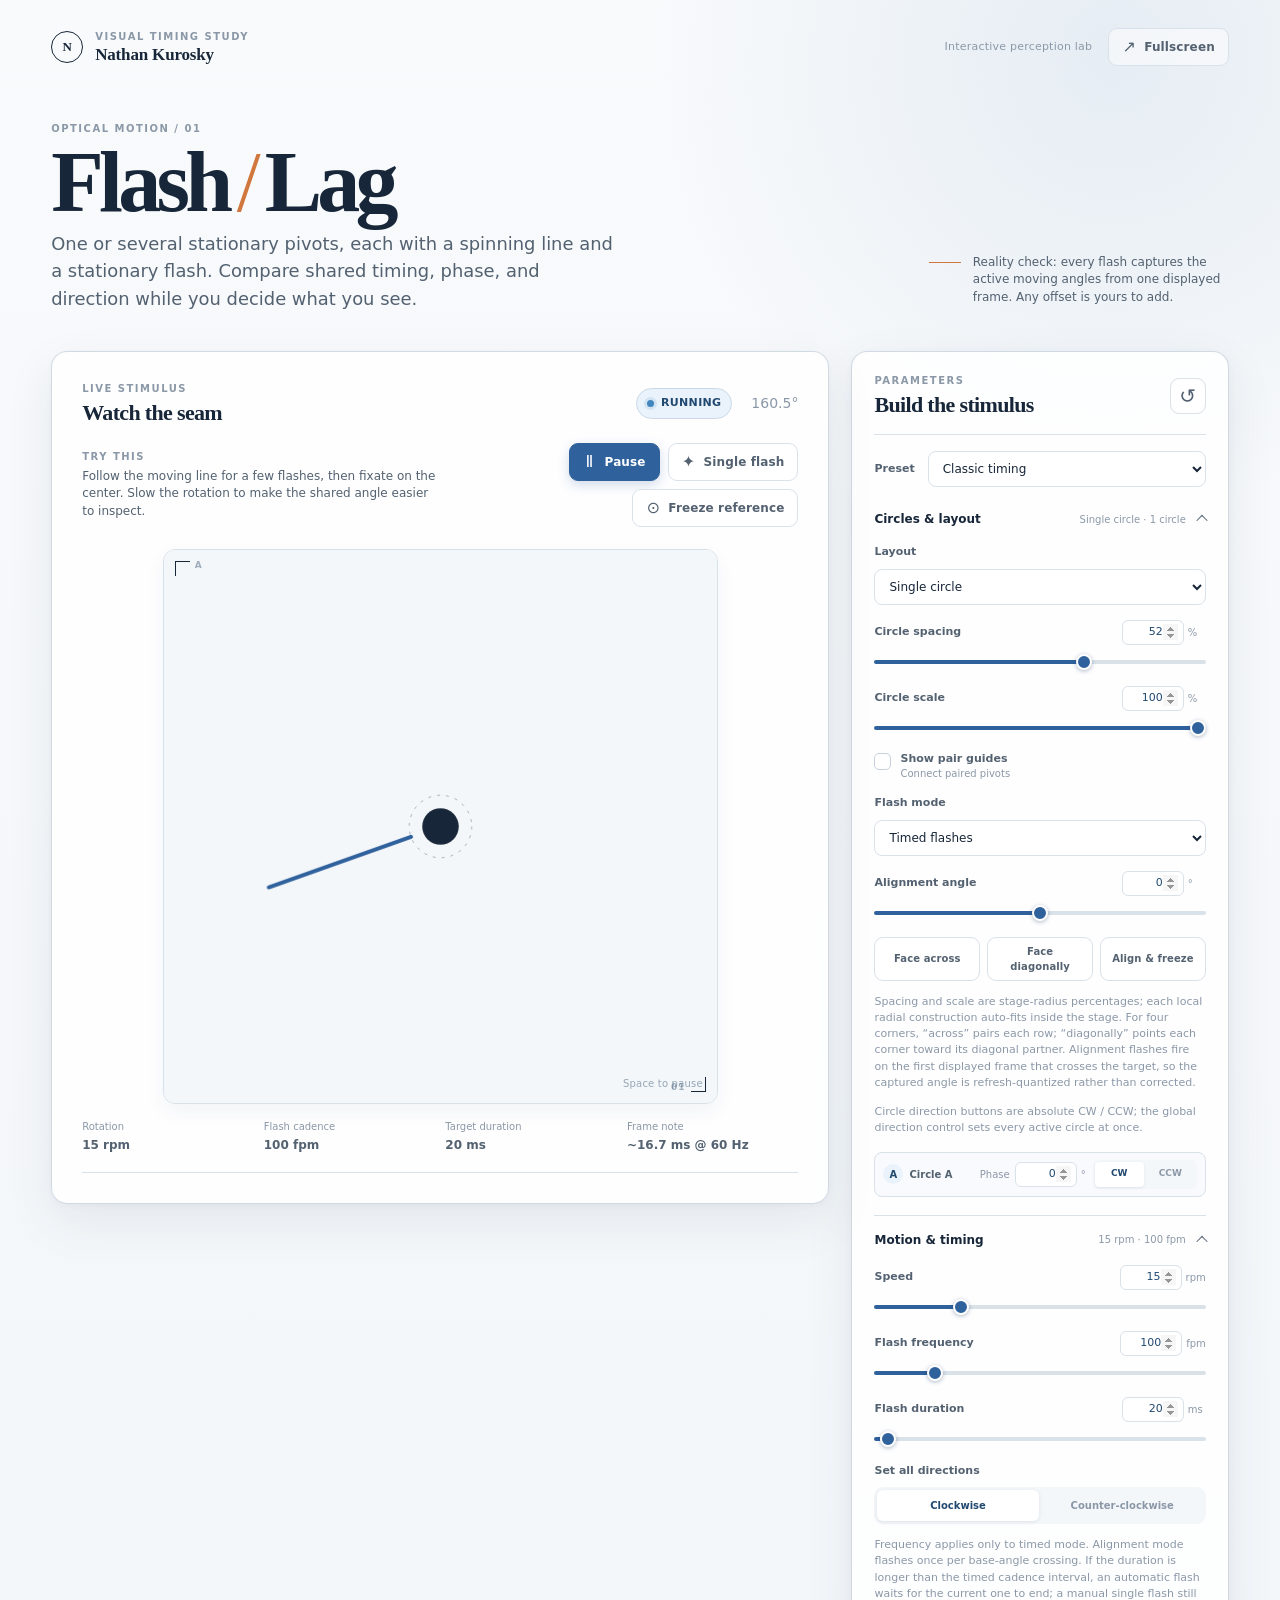
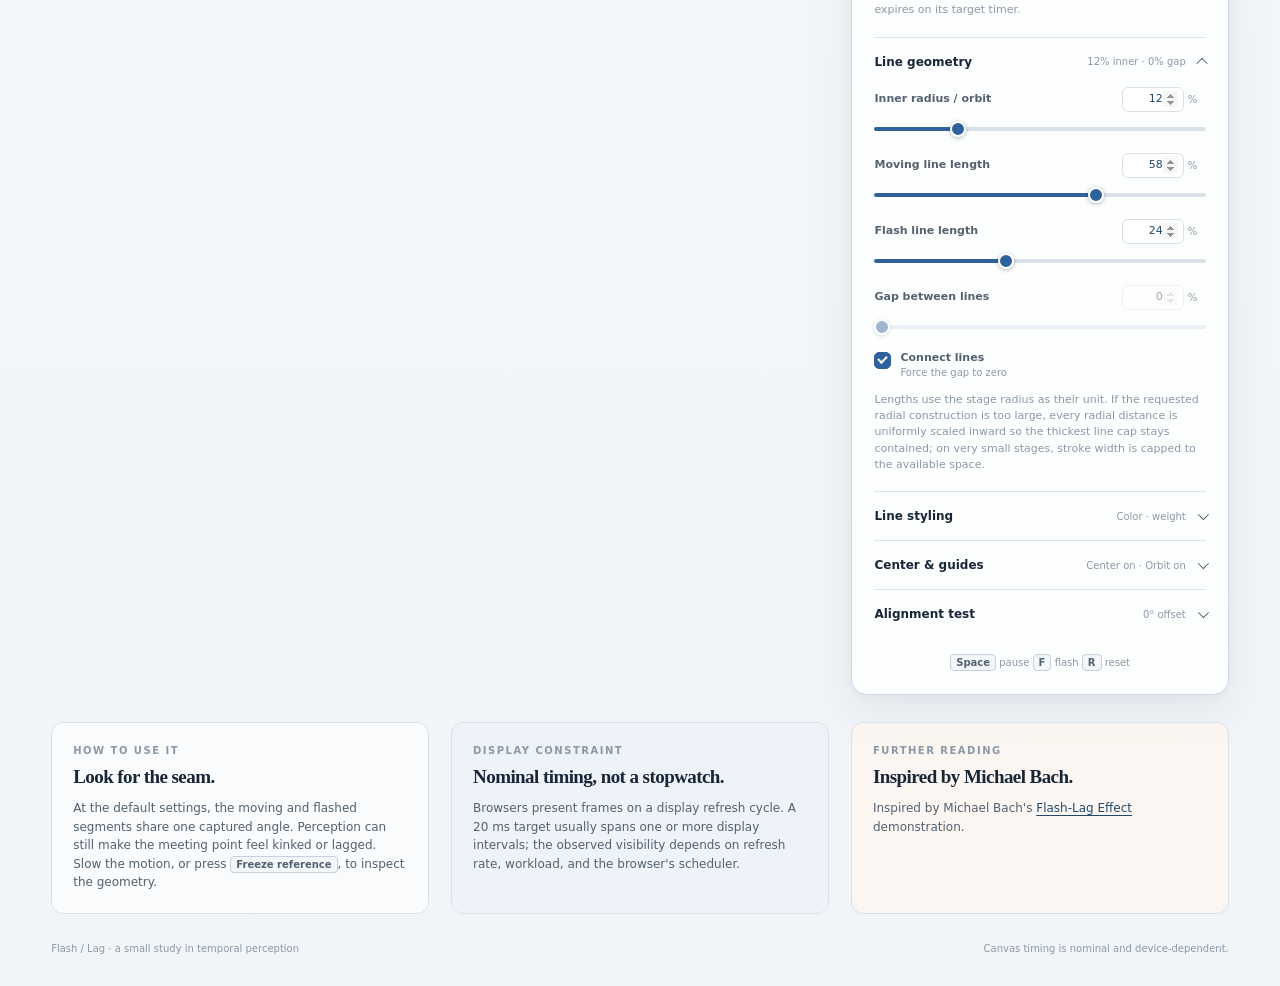
==== commit c8251e46: "Refresh cached flash-lag assets for multi-circle controls" ====
--- a/flash-lag/index.html
+++ b/flash-lag/index.html
@@ -6,7 +6,7 @@
   <meta name="theme-color" content="#f4f7fa">
   <meta name="description" content="A configurable flash-lag illusion demonstration with a continuously rotating radial line and a briefly flashed stationary line.">
   <title>Flash-Lag Study | Nathan Kurosky</title>
-  <link rel="stylesheet" href="styles.css">
+  <link rel="stylesheet" href="styles.css?v=multi-circle-1">
 </head>
 <body>
   <div class="app-shell" id="appShell">
@@ -292,6 +292,6 @@
     </footer>
   </div>
 
-  <script src="script.js" defer></script>
+  <script src="script.js?v=multi-circle-1" defer></script>
 </body>
 </html>
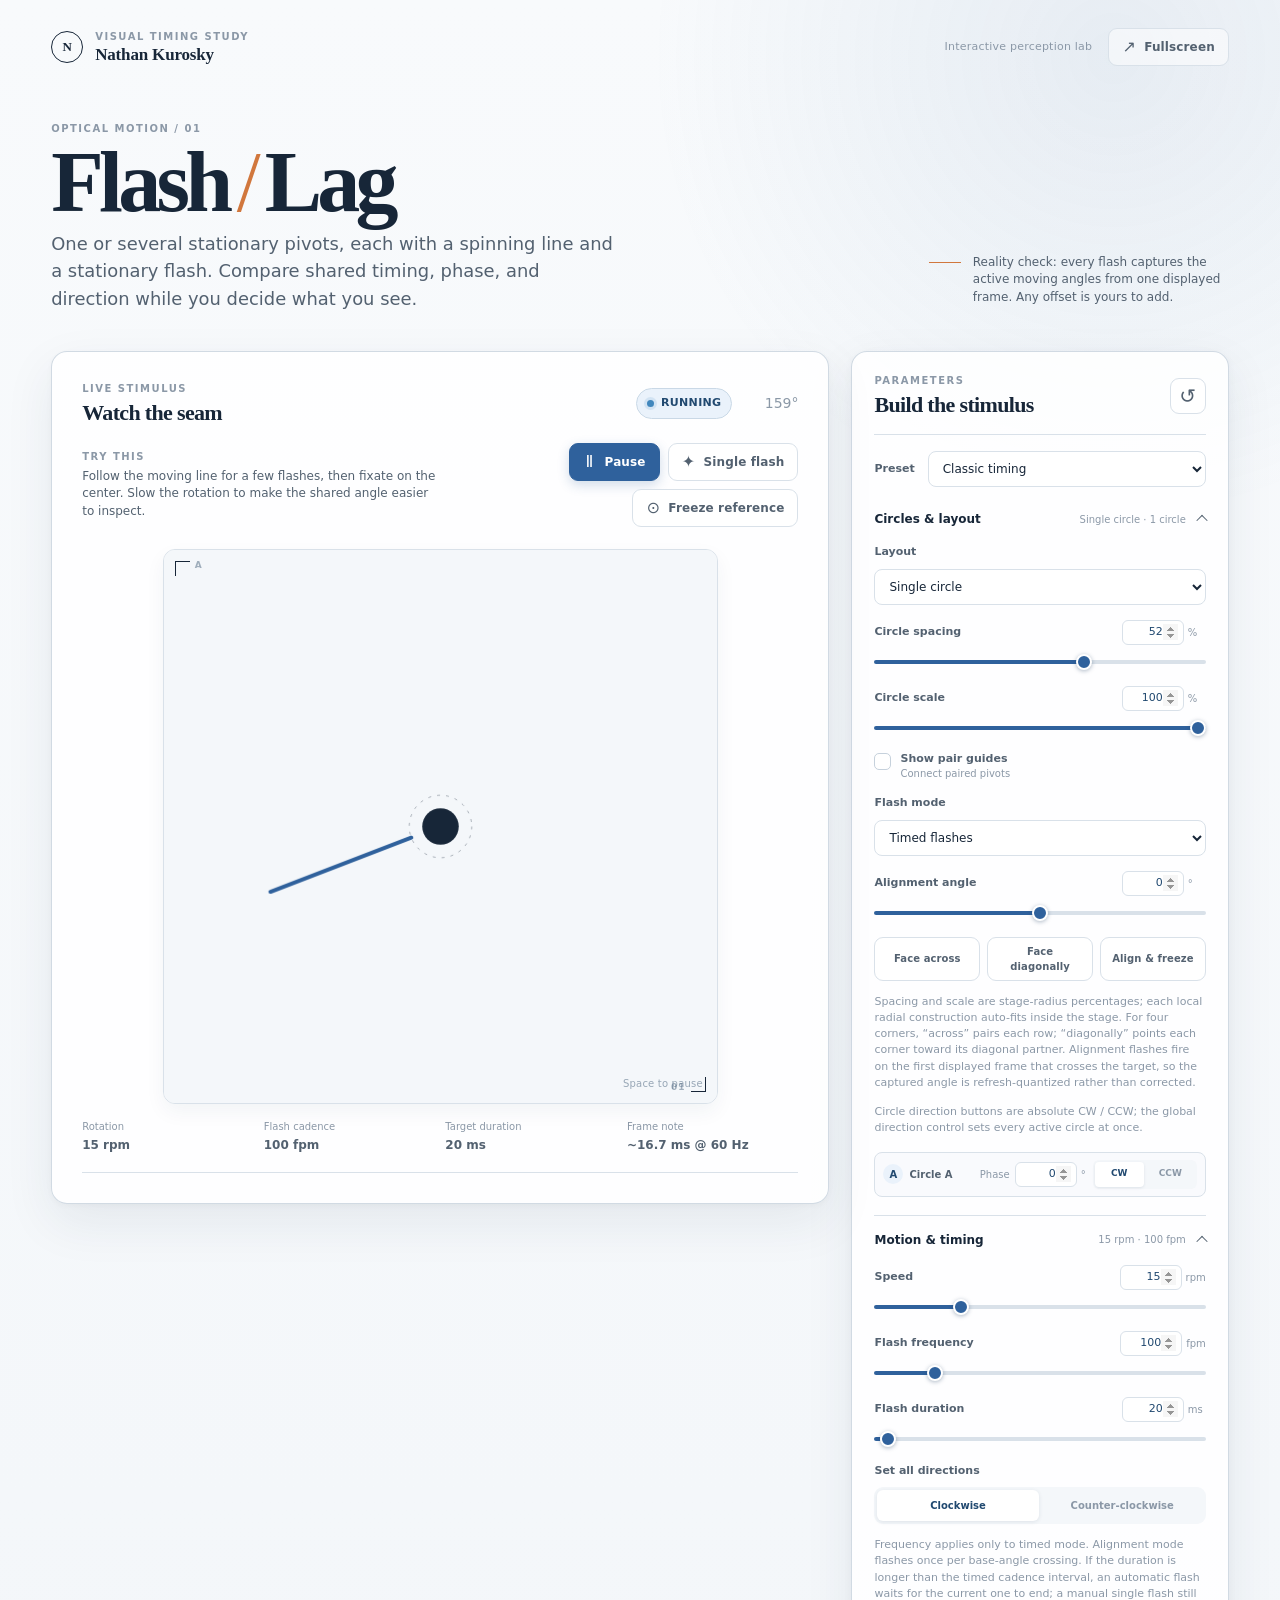
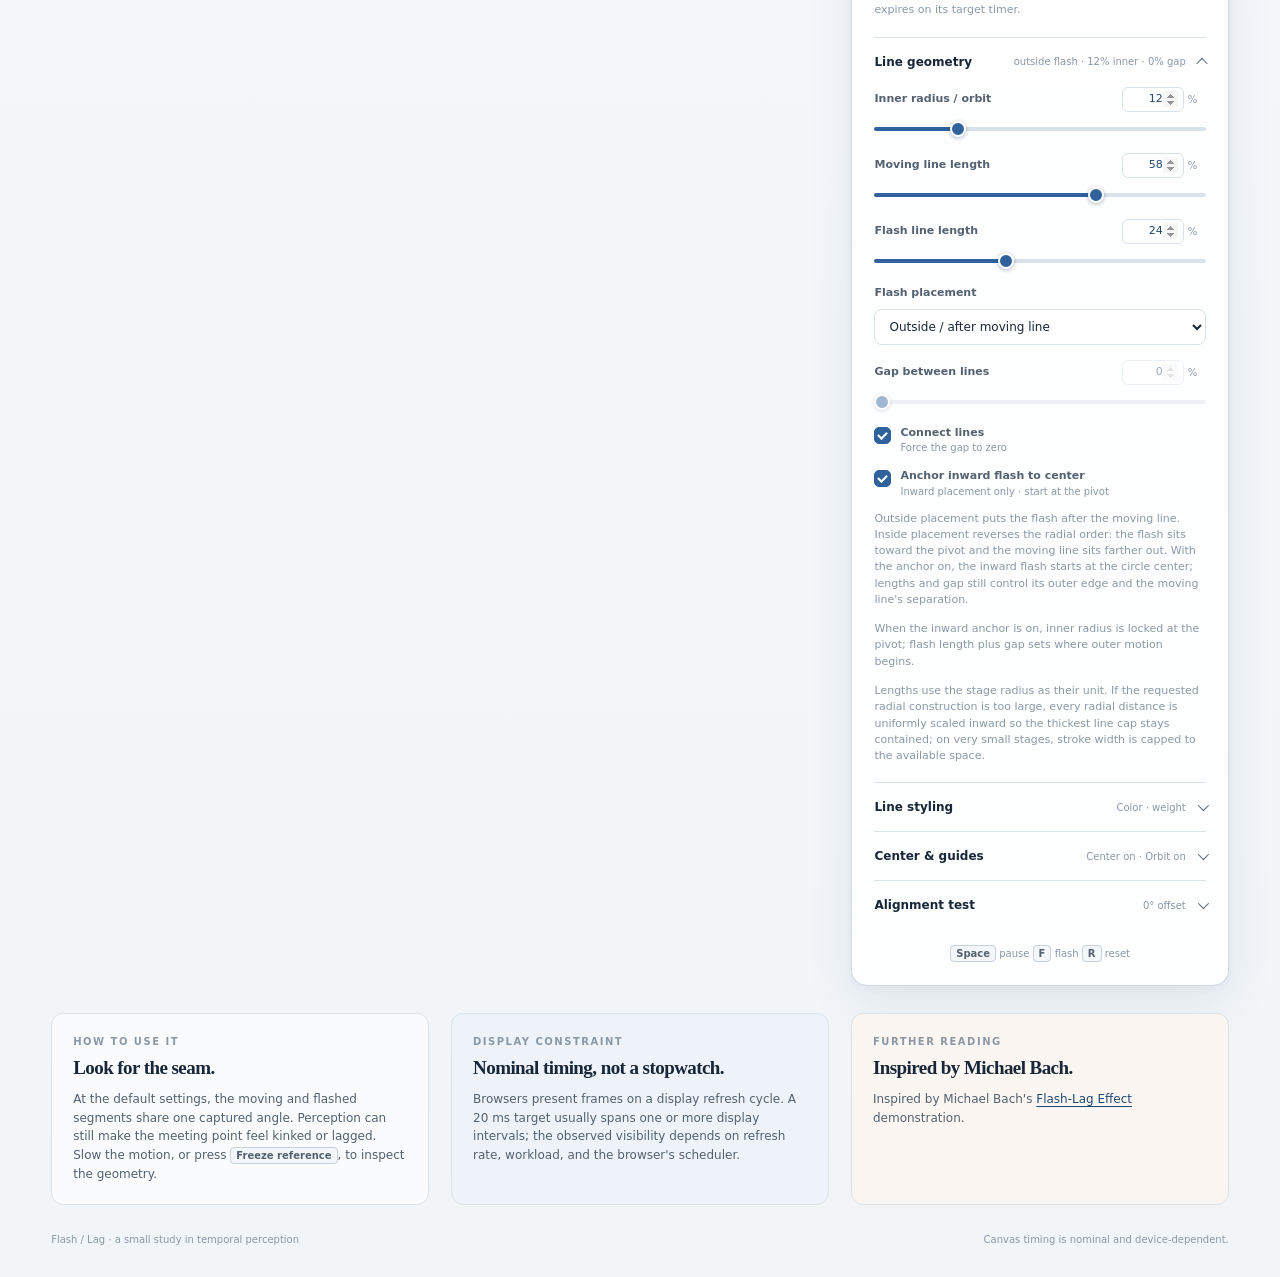
==== commit d400435d: "Add center-anchored inward flash experiment" ====
--- a/flash-lag/index.html
+++ b/flash-lag/index.html
@@ -6,7 +6,7 @@
   <meta name="theme-color" content="#f4f7fa">
   <meta name="description" content="A configurable flash-lag illusion demonstration with a continuously rotating radial line and a briefly flashed stationary line.">
   <title>Flash-Lag Study | Nathan Kurosky</title>
-  <link rel="stylesheet" href="styles.css?v=multi-circle-1">
+  <link rel="stylesheet" href="styles.css?v=inward-flash-1">
 </head>
 <body>
   <div class="app-shell" id="appShell">
@@ -99,6 +99,7 @@
               <option value="classic">Classic / connected slow</option>
               <option value="clear">Clear separation</option>
               <option value="offset">Explicit 12° offset</option>
+              <option value="inward">Inward flash / outer motion</option>
             </select>
           </div>
 
@@ -210,10 +211,20 @@
                 <input id="flashLength" type="range" min="4" max="55" step="1" value="24">
               </div>
               <div class="control-row">
+                <div class="control-label"><label for="flashPlacement">Flash placement</label></div>
+                <select class="select" id="flashPlacement">
+                  <option value="outside">Outside / after moving line</option>
+                  <option value="inside">Inside / toward circle</option>
+                </select>
+              </div>
+              <div class="control-row">
                 <div class="control-label"><label for="gap">Gap between lines</label><span class="value-editor"><input class="number-input" id="gapNumber" data-number-for="gap" type="number" min="0" max="24" step="1" value="0" aria-label="Gap between lines as a stage radius percentage"><span class="unit" aria-hidden="true">%</span></span></div>
                 <input id="gap" type="range" min="0" max="24" step="1" value="0">
               </div>
               <label class="check-row"><input id="connected" type="checkbox" checked><span class="checkmark" aria-hidden="true"></span><span><strong>Connect lines</strong><small>Force the gap to zero</small></span></label>
+              <label class="check-row"><input id="anchorFlashToCenter" type="checkbox" checked><span class="checkmark" aria-hidden="true"></span><span><strong>Anchor inward flash to center</strong><small>Inward placement only · start at the pivot</small></span></label>
+              <p class="control-note">Outside placement puts the flash after the moving line. Inside placement reverses the radial order: the flash sits toward the pivot and the moving line sits farther out. With the anchor on, the inward flash starts at the circle center; lengths and gap still control its outer edge and the moving line's separation.</p>
+              <p class="control-note">When the inward anchor is on, inner radius is locked at the pivot; flash length plus gap sets where outer motion begins.</p>
               <p class="control-note">Lengths use the stage radius as their unit. If the requested radial construction is too large, every radial distance is uniformly scaled inward so the thickest line cap stays contained; on very small stages, stroke width is capped to the available space.</p>
             </div>
           </details>
@@ -292,6 +303,6 @@
     </footer>
   </div>
 
-  <script src="script.js?v=multi-circle-1" defer></script>
+  <script src="script.js?v=inward-flash-1" defer></script>
 </body>
 </html>
